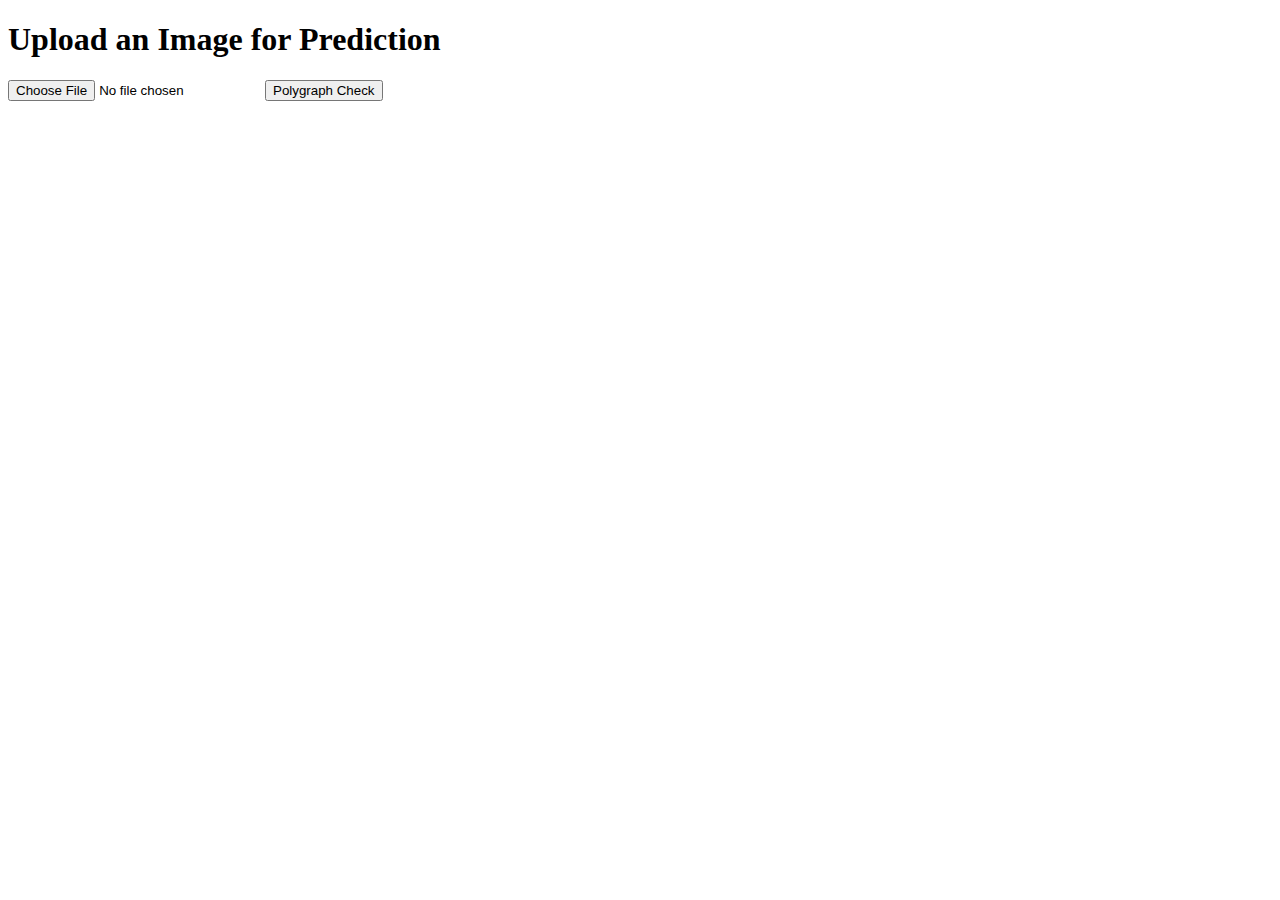
==== home.html @ 68b95a2e "html skeleton" ====
<!DOCTYPE html>
<html lang="en">
<head>
    <meta charset="UTF-8">
    <meta name="viewport" content="width=device-width, initial-scale=1.0">
    <title>Upload Image to Custom Vision</title>
</head>
<body>
<h1>Upload an Image for Prediction</h1>

<!-- File Input to Browse Image -->
<input type="file" id="imageInput" accept="image/*">
<button id="uploadButton">Polygraph Check</button>

<!-- Display the API Response -->
<div id="apiResponse"></div>

<script>
    document.getElementById('uploadButton').addEventListener('click', () => {
        const input = document.getElementById('imageInput');
        if (input.files.length === 0) {
            alert("Please select an image");
            return;
        }

        const file = input.files[0];

        // Create a FormData object to hold the image file
        const formData = new FormData();
        formData.append('imageData', file);

        // Replace these placeholders with your Custom Vision details
        const predictionEndpoint = 'https://polygraphaimodel-prediction.cognitiveservices.azure.com/customvision/v3.0/Prediction/ce06add1-915d-4544-bf9e-b53dbb56c815/classify/iterations/Iteration2/image';
        const predictionKey = 'ed1441ab92bb4acbbeda400bd86fdeda';

        // Send the image to the Custom Vision Prediction API
        fetch(predictionEndpoint, {
            method: 'POST',
            headers: {
                'Prediction-Key': predictionKey,
                'Content-Type': 'application/octet-stream' // Custom Vision API accepts image files
            },
            body: formData
        })
            .then(response => response.json())
            .then(data => {
                // Display the response from Custom Vision
                document.getElementById('apiResponse').innerText = JSON.stringify(data, null, 2);
            })
            .catch(error => {
                // Display error message if something goes wrong
                document.getElementById('apiResponse').innerText = 'Error: ' + error;
            });
    });
</script>
</body>
</html>
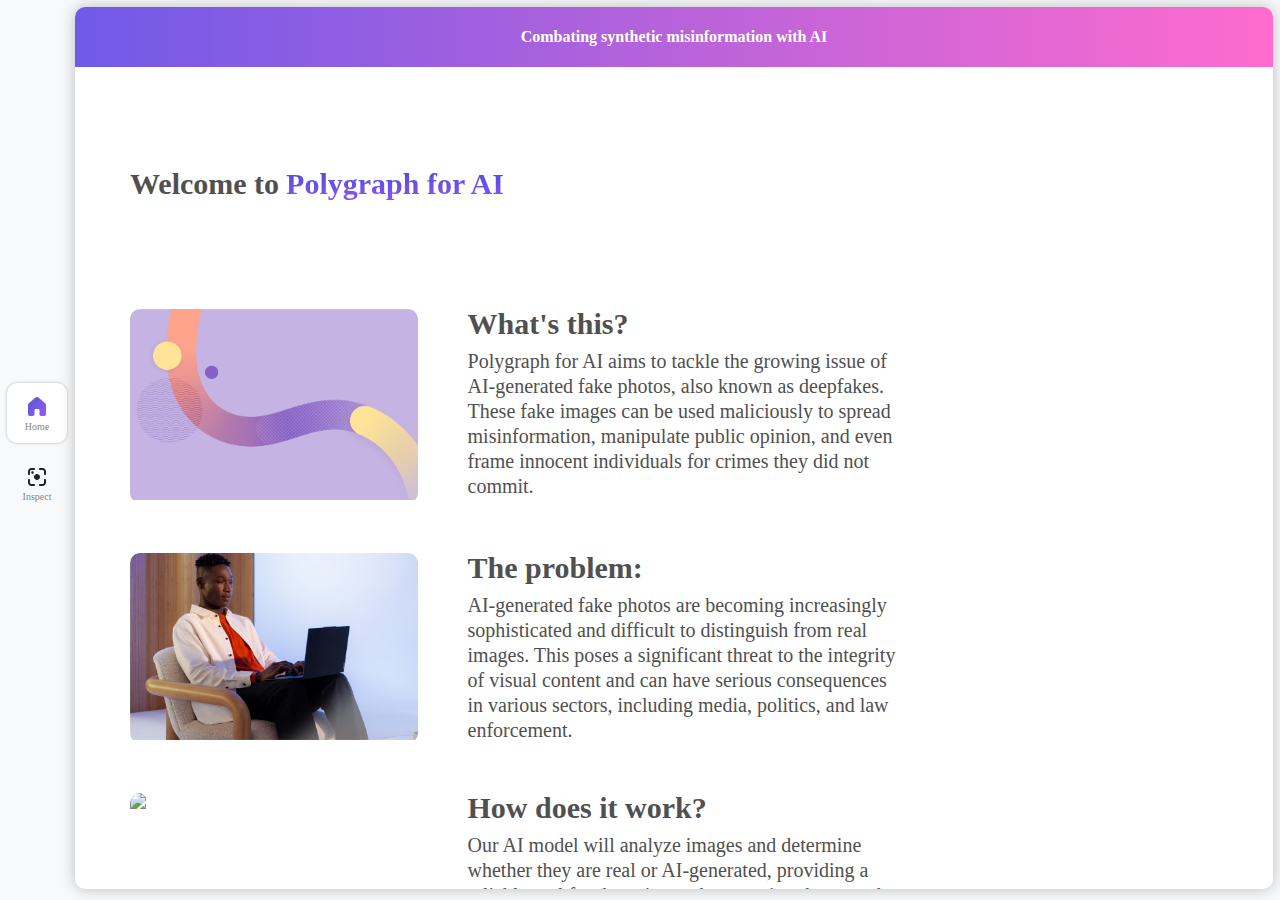
==== commit 8c73ed3b: "revamped the ui" ====
--- a/home.html
+++ b/home.html
@@ -3,55 +3,77 @@
 <head>
     <meta charset="UTF-8">
     <meta name="viewport" content="width=device-width, initial-scale=1.0">
-    <title>Upload Image to Custom Vision</title>
+    <title>Polygraph AI</title>
+    <link rel="stylesheet" href="./css/globals.css">
+    <link rel="stylesheet" href="./css/home.css">
 </head>
 <body>
-<h1>Upload an Image for Prediction</h1>
+    <div class="main-container">
+        <div class="nav-container">
+            <div id="homeBtn" class="nav-item-selected">
+                <svg style="fill:currentColor;" width="24" height="24" viewBox="0 0 24 24" fill="none" xmlns="http://www.w3.org/2000/svg">
+                    <defs>
+                        <linearGradient id="gradient" x1="0%" y1="0%" x2="100%" y2="100%">
+                            <stop offset="0%" style="stop-color:#5559ce;stop-opacity:1" />
+                            <stop offset="100%" style="stop-color:#9559fc;stop-opacity:1" />
+                        </linearGradient>
+                    </defs>
+                    <path style="fill: url(#gradient)" d="M13.4508 2.53318C12.6128 1.82618 11.3872 1.82618 10.5492 2.53318L3.79916 8.22772C3.29241 8.65523 3 9.28447 3 9.94747V19.2526C3 20.2191 3.7835 21.0026 4.75 21.0026H7.75C8.7165 21.0026 9.5 20.2191 9.5 19.2526V15.25C9.5 14.5707 10.0418 14.018 10.7169 14.0004H13.2831C13.9582 14.018 14.5 14.5707 14.5 15.25V19.2526C14.5 20.2191 15.2835 21.0026 16.25 21.0026H19.25C20.2165 21.0026 21 20.2191 21 19.2526V9.94747C21 9.28447 20.7076 8.65523 20.2008 8.22772L13.4508 2.53318Z" fill="#212121" />
+                </svg>
+                <h1 class="nav-item-text">Home</h1>
+            </div>
+            <div id="inspectBtn" class="nav-item-unselected">
+                <svg width="24" height="24" viewBox="0 0 24 24" fill="none" xmlns="http://www.w3.org/2000/svg">
+                    <path d="M3 6.5C3 4.567 4.567 3 6.5 3H9C9.55228 3 10 3.44772 10 4C10 4.55228 9.55228 5 9 5H6.5C5.67157 5 5 5.67157 5 6.5V9C5 9.55229 4.55228 10 4 10C3.44772 10 3 9.55229 3 9V6.5ZM21 17.5C21 19.433 19.433 21 17.5 21H15C14.4477 21 14 20.5523 14 20C14 19.4477 14.4477 19 15 19L17.5 19C18.3284 19 19 18.3284 19 17.5V15C19 14.4477 19.4477 14 20 14C20.5523 14 21 14.4477 21 15V17.5ZM21 6.5C21 4.567 19.433 3 17.5 3H15C14.4477 3 14 3.44772 14 4C14 4.55228 14.4477 5 15 5H17.5C18.3284 5 19 5.67157 19 6.5V9C19 9.55228 19.4477 10 20 10C20.5523 10 21 9.55229 21 9V6.5ZM6.5 21C4.567 21 3 19.433 3 17.5V15C3 14.4477 3.44772 14 4 14C4.55229 14 5 14.4477 5 15L5 17.5C5 18.3284 5.67157 19 6.5 19H9C9.55229 19 10 19.4477 10 20C10 20.5523 9.55228 21 9 21H6.5ZM12 15C13.6569 15 15 13.6569 15 12C15 10.3431 13.6569 9 12 9C10.3431 9 9 10.3431 9 12C9 13.6569 10.3431 15 12 15ZM7.5 8.75C8.19036 8.75 8.75 8.19036 8.75 7.5C8.75 6.80964 8.19036 6.25 7.5 6.25C6.80964 6.25 6.25 6.80964 6.25 7.5C6.25 8.19036 6.80964 8.75 7.5 8.75Z" fill="#212121" />
+                </svg>
+                <h1 class="nav-item-text">Inspect</h1>
+            </div>
+        </div>
+        <div class="content-container">
+            <div class="header-bar">
+                <h3 class="header-bar-text">Combating synthetic misinformation with AI</h3>
+            </div>
+            <div style="width: 100%; height: 100px;"></div>
+            <div class="body-content">
+                <div class="welcome-container">
+                    <h3 class="welcome-text">Welcome to</h3>
+                    <h3 class="welcome-text" id="application-name">Polygraph for AI</h3>
+                </div>
+                <div style="width: 100%; height: 100px;"></div>
+                <div class="info-parent-container">
+                    <div class="info-container">
+                        <div class="info-image-container">
+                            <img style="width: 100%; object-fit: cover;" src="./assets/MS-Solution-3-lavender.jpg">
+                        </div>
+                        <div class="info-text-container">
+                            <h1 class="info-text-title">What's this?</h1>
+                            <p class="info-text-desc">Polygraph for AI aims to tackle the growing issue of AI-generated fake photos, also known as deepfakes. These fake images can be used maliciously to spread misinformation, manipulate public opinion, and even frame innocent individuals for crimes they did not commit.</p>
+                        </div>
+                    </div>
+                    <div class="info-container">
+                        <div class="info-image-container">
+                            <img style="width: 100%; object-fit: cover;" src="./assets/WIN24-Copilot+PC-Photography-0369-Gradient.jpg">
+                        </div>
+                        <div class="info-text-container">
+                            <h1 class="info-text-title">The problem:</h1>
+                            <p class="info-text-desc">AI-generated fake photos are becoming increasingly sophisticated and difficult to distinguish from real images. This poses a significant threat to the integrity of visual content and can have serious consequences in various sectors, including media, politics, and law enforcement.</p>
+                        </div>
+                    </div>
+                    <div class="info-container">
+                        <div class="info-image-container">
+                            <img style="width: 100%; object-fit: cover;" src="./assets/WIN24-Copilot+PC-Photography-0463-Gradient.jpg">
+                        </div>
+                        <div class="info-text-container">
+                            <h1 class="info-text-title">How does it work?</h1>
+                            <p class="info-text-desc">Our AI model will analyze images and determine whether they are real or AI-generated, providing a reliable tool for detecting and preventing the spread of fake photos. Additionally, this project can be extended in the future to detect other AI-generated fakes, such as videos and voices.</p>
+                        </div>
+                    </div>
+                </div>
+            </div>
+        </div>
+    </div>
 
-<!-- File Input to Browse Image -->
-<input type="file" id="imageInput" accept="image/*">
-<button id="uploadButton">Polygraph Check</button>
 
-<!-- Display the API Response -->
-<div id="apiResponse"></div>
-
-<script>
-    document.getElementById('uploadButton').addEventListener('click', () => {
-        const input = document.getElementById('imageInput');
-        if (input.files.length === 0) {
-            alert("Please select an image");
-            return;
-        }
-
-        const file = input.files[0];
-
-        // Create a FormData object to hold the image file
-        const formData = new FormData();
-        formData.append('imageData', file);
-
-        // Replace these placeholders with your Custom Vision details
-        const predictionEndpoint = 'https://polygraphaimodel-prediction.cognitiveservices.azure.com/customvision/v3.0/Prediction/ce06add1-915d-4544-bf9e-b53dbb56c815/classify/iterations/Iteration2/image';
-        const predictionKey = 'ed1441ab92bb4acbbeda400bd86fdeda';
-
-        // Send the image to the Custom Vision Prediction API
-        fetch(predictionEndpoint, {
-            method: 'POST',
-            headers: {
-                'Prediction-Key': predictionKey,
-                'Content-Type': 'application/octet-stream' // Custom Vision API accepts image files
-            },
-            body: formData
-        })
-            .then(response => response.json())
-            .then(data => {
-                // Display the response from Custom Vision
-                document.getElementById('apiResponse').innerText = JSON.stringify(data, null, 2);
-            })
-            .catch(error => {
-                // Display error message if something goes wrong
-                document.getElementById('apiResponse').innerText = 'Error: ' + error;
-            });
-    });
-</script>
+    <script src="./js/navbar.js"></script>
 </body>
 </html>--- a/css/globals.css
+++ b/css/globals.css
@@ -0,0 +1,85 @@
+html, body, div, span, applet, object, iframe,
+h1, h2, h3, h4, h5, h6, p, blockquote, pre,
+a, abbr, acronym, address, big, cite, code,
+del, dfn, em, img, ins, kbd, q, s, samp,
+small, strike, strong, sub, sup, tt, var,
+b, u, i, center,
+dl, dt, dd, ol, ul, li,
+fieldset, form, label, legend,
+table, caption, tbody, tfoot, thead, tr, th, td,
+article, aside, canvas, details, embed, 
+figure, figcaption, footer, header, hgroup, 
+menu, nav, output, ruby, section, summary,
+time, mark, audio, video {
+	margin: 0;
+	padding: 0;
+	border: 0;
+	font-size: 100%;
+	font: inherit;
+	vertical-align: baseline;
+}
+/* HTML5 display-role reset for older browsers */
+article, aside, details, figcaption, figure, 
+footer, header, hgroup, menu, nav, section {
+	display: block;
+}
+body {
+	line-height: 1;
+}
+ol, ul {
+	list-style: none;
+}
+blockquote, q {
+	quotes: none;
+}
+blockquote:before, blockquote:after,
+q:before, q:after {
+	content: '';
+	content: none;
+}
+table {
+	border-collapse: collapse;
+	border-spacing: 0;
+}
+
+/*
+Explicitly define a Segoe UI font-family so that we can assign Segoe UI 
+Semilight to an appropriate font-weight.
+*/
+@font-face {
+    font-family: "Segoe UI";
+    font-weight: 200;
+    src: local("Segoe UI Light");
+}
+@font-face {
+    font-family: "Segoe UI";
+    font-weight: 300;
+    src: local("Segoe UI Semilight");
+}
+@font-face {
+    font-family: "Segoe UI";
+    font-weight: 400;
+    src: local("Segoe UI");
+}
+@font-face {
+    font-family: "Segoe UI";
+    font-weight: 600;
+    src: local("Segoe UI Semibold");
+}
+@font-face {
+    font-family: "Segoe UI";
+    font-weight: 700;
+    src: local("Segoe UI Bold");
+}
+@font-face {
+    font-family: "Segoe UI";
+    font-style: italic;
+    font-weight: 400;
+    src: local("Segoe UI Italic");
+}
+@font-face {
+    font-family: "Segoe UI";
+    font-style: italic;
+    font-weight: 700;
+    src: local("Segoe UI Bold Italic");
+}--- a/css/home.css
+++ b/css/home.css
@@ -0,0 +1,168 @@
+body{
+    overflow-x: hidden;
+    padding: 7px;
+    background-color: #f8f9fb;
+}
+
+.main-container{
+    display: flex;
+    flex-direction: row;
+    gap: 8px;
+}
+
+.content-container{
+    display: flex;
+    flex-direction: column;
+    align-items: flex-start;
+    justify-content: flex-start;
+    flex: 1 1 auto;
+    height: 98vh;
+    border-radius: 10px;
+    background-color: white;
+    box-shadow: 0px 0px 15px rgb(188, 188, 188);
+}
+
+.nav-container{
+    width: 80px;
+    background-color: #f8f9fb;
+    border-radius: 10px;
+    display: flex;
+    flex-direction: column;
+    justify-content: center;
+    align-items: center;
+    gap: 10px;
+}
+
+.nav-item-unselected{
+    width: 60px;
+    height: 60px;
+    display: flex;
+    justify-content: center;
+    align-items: center;
+    flex-direction: column;
+    gap: 3px;
+    border-radius: 10px;
+    transition: background-color 250ms;
+}
+
+.nav-item-selected{
+    width: 60px;
+    height: 60px;
+    border-radius: 10px;
+    box-shadow: 0 0 3px rgb(178, 178, 178);
+    background-color: white;
+    display: flex;
+    justify-content: center;
+    align-items: center;
+    flex-direction: column;
+    gap: 3px;
+}
+
+
+.nav-item-text{
+    font-family: 'Segoe UI';
+    font-weight: 400;
+    font-size: 10px;
+    color: #868788;
+}
+
+.header-bar{
+    background: rgb(112,90,232);
+    background: linear-gradient(90deg, rgba(112,90,232,1) 0%, rgba(255,107,206,1) 100%);
+    width: 100%;
+    flex: 1 0 60px;
+    border-top-left-radius: 10px;
+    border-top-right-radius: 10px;
+    display: flex;
+    justify-content: center;
+    align-items: center;
+}
+
+.header-bar-text{
+    font-family: 'Segoe UI';
+    font-weight: 600;
+    font-size: 16px;
+    color: white;
+}
+
+.body-content{
+    width: 100%;
+    flex: 1 1 auto;
+    padding: 15px;
+    overflow-y: scroll;
+    overflow-x: hidden;
+}
+
+.welcome-container{
+    display: flex;
+    flex-direction: row;
+    gap: 7px;
+    height: 40px;
+    padding-left: 40px;
+}
+
+.welcome-text{
+    font-family: 'Segoe UI';
+    font-weight: 800;
+    font-size: 30px;
+    color: #505050;
+}
+
+#application-name{
+    background: linear-gradient(#494ddb, #9c57fb);
+    -webkit-background-clip: text;
+            background-clip: text;
+    -webkit-text-fill-color: transparent;
+}
+
+.info-parent-container{
+    display: flex;
+    flex-direction: column;
+    padding-left: 40px;
+    width: 100%;
+    gap: 50px;
+}
+
+.info-container{
+    width: 80%;
+    display: flex;
+    flex-direction: row;
+    gap: 50px;
+}
+
+.info-image-container{
+    flex: 1 0 30%;
+    overflow: hidden;
+    border-radius: 10px;
+}
+
+.info-text-container{
+    flex: 1 1 auto;
+    height: 100%;
+    display: flex;
+    flex-direction: column;
+    gap: 10px;
+}
+
+.info-text-title{
+    font-family: 'Segoe UI';
+    font-weight: 700;
+    font-size: 30px;
+    color: #505050;
+}
+
+.info-text-desc{
+    width: 70%;
+    font-family: 'Segoe UI';
+    font-weight: 500;
+    font-size: 20px;
+    color: #505050;
+    line-height: 25px;
+}
+
+
+.nav-item-unselected:hover{
+    background-color: #842dfd31;
+    cursor: pointer;
+}
+
